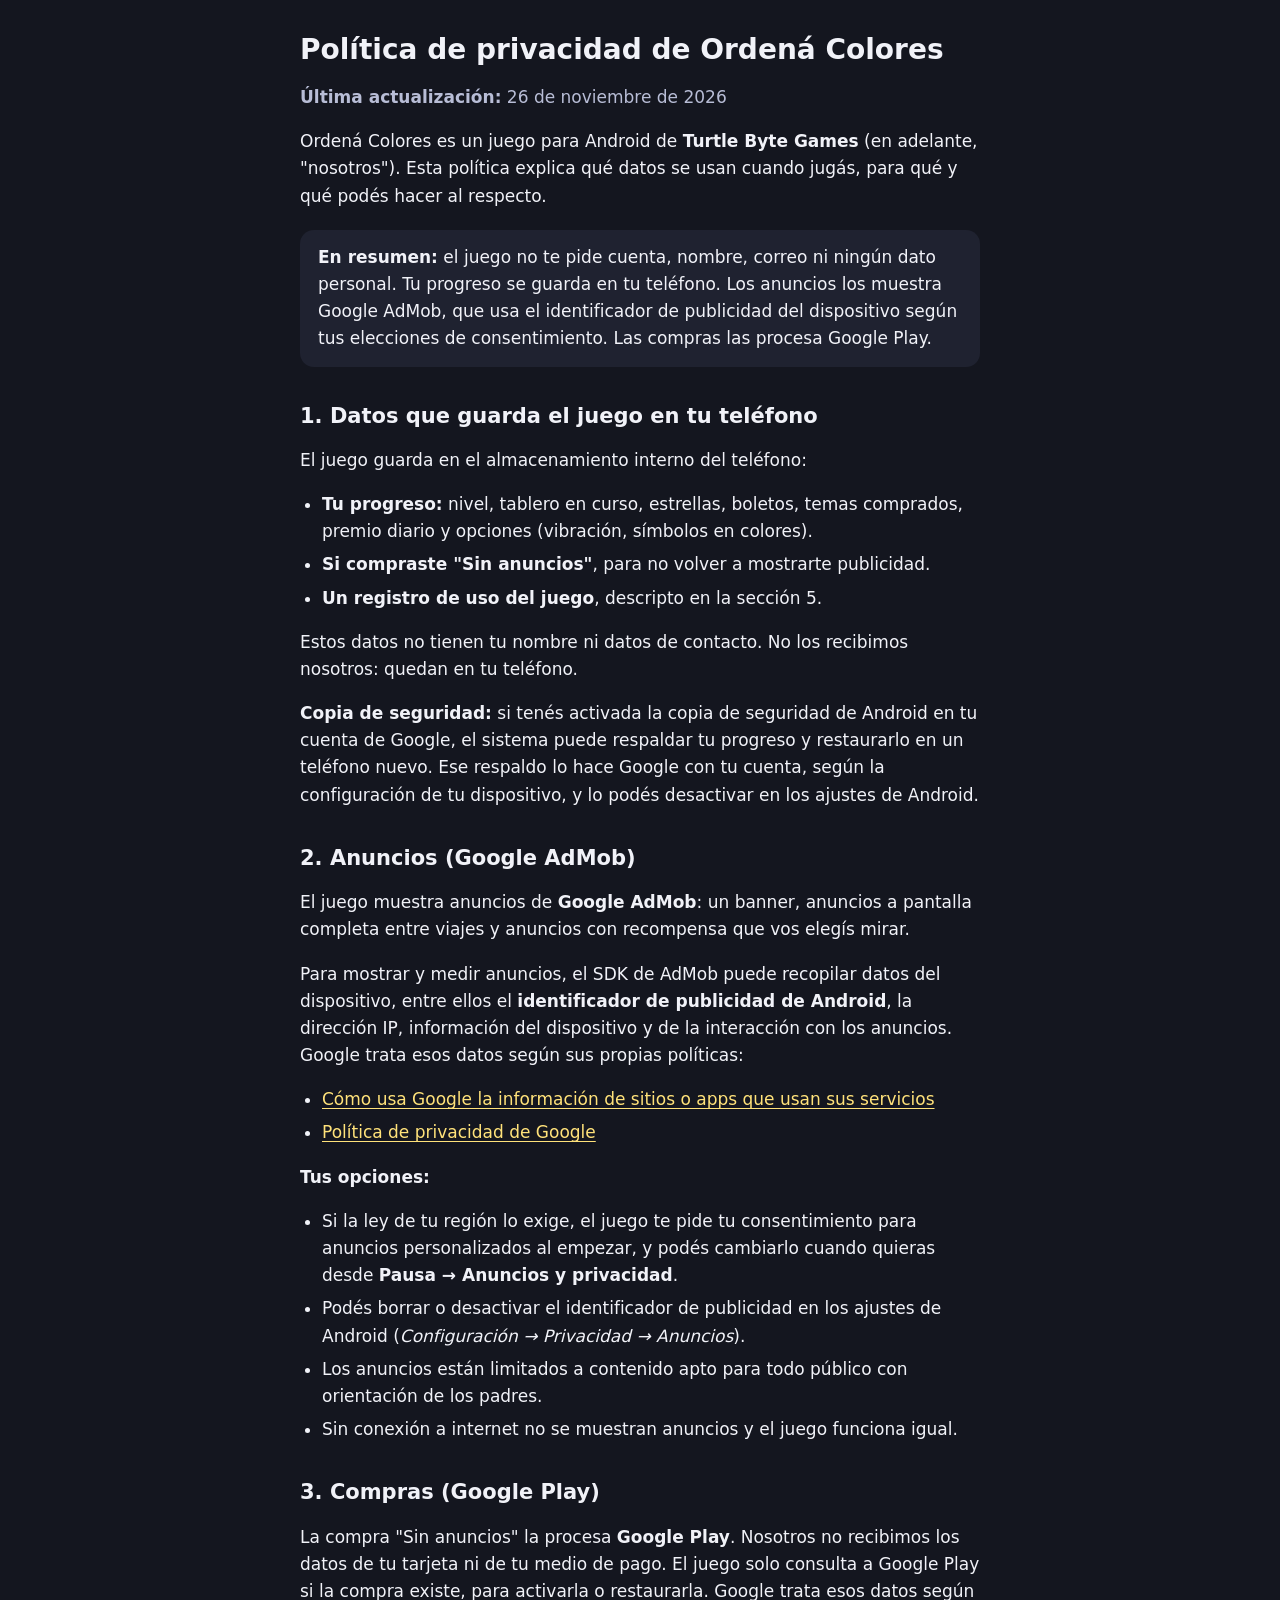
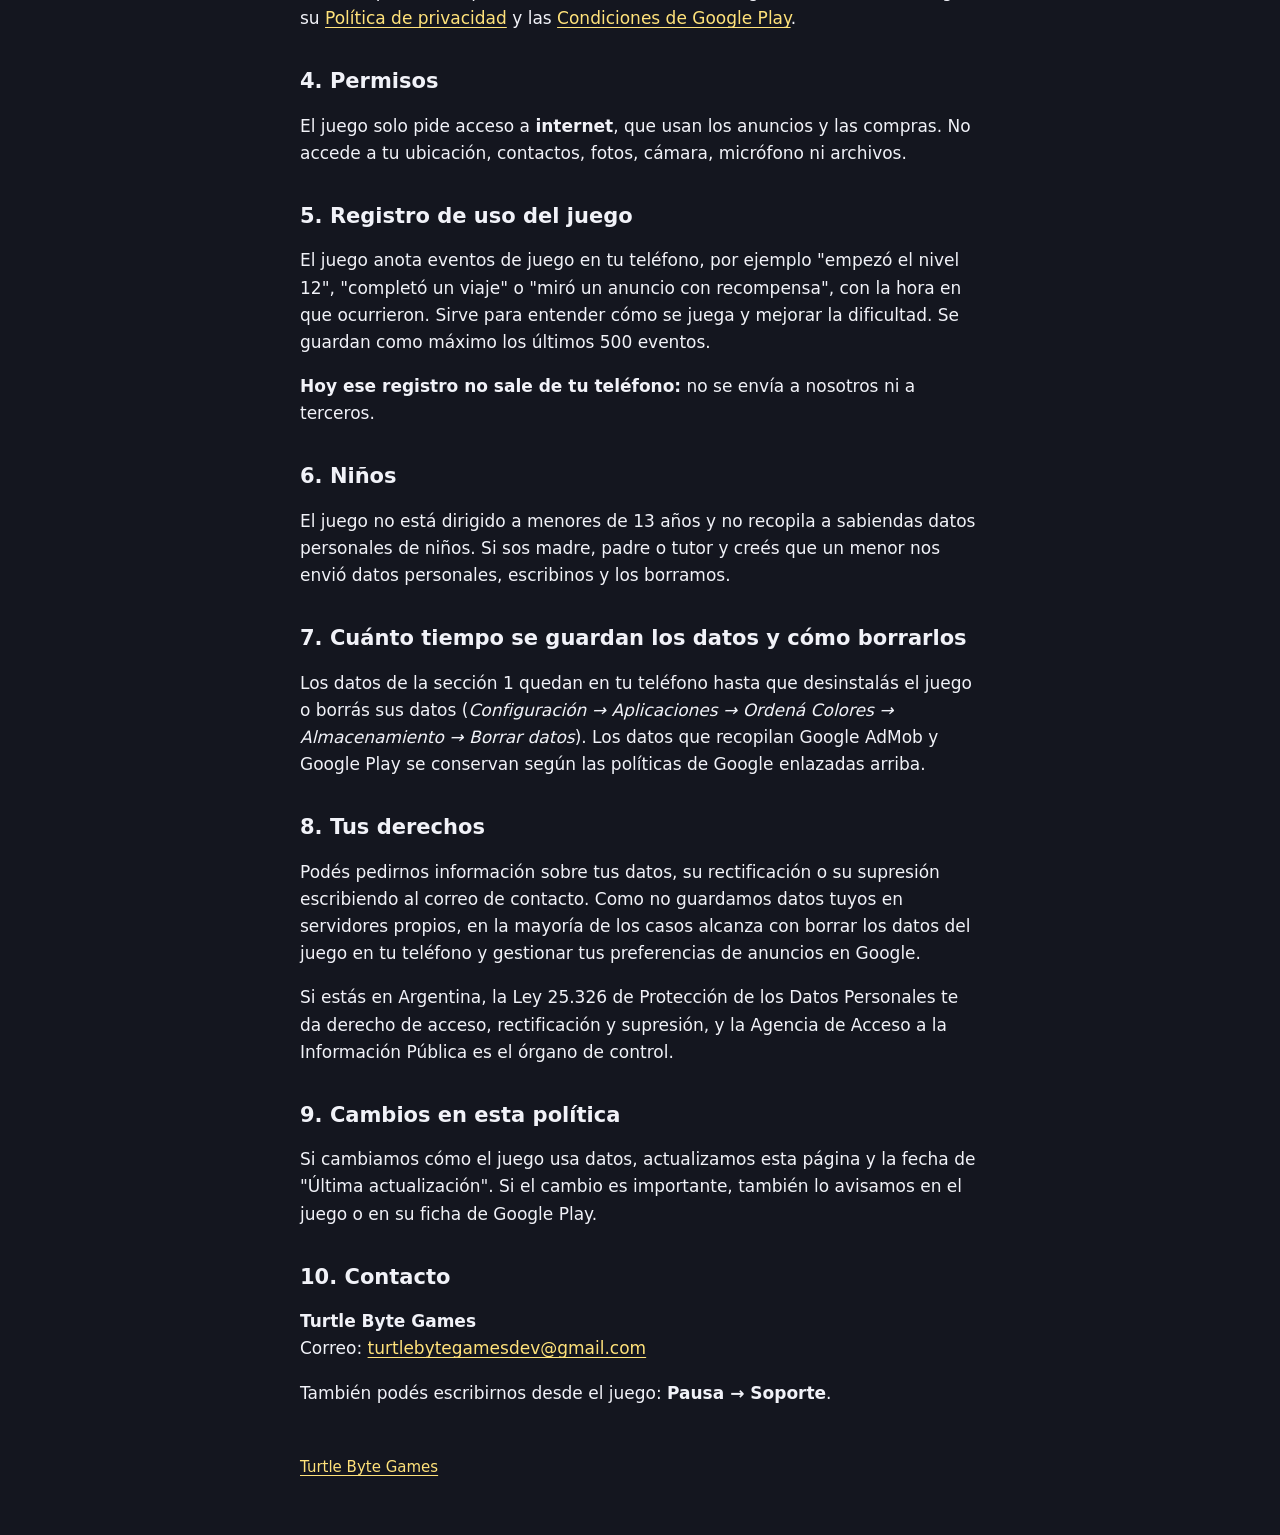
==== ordena-colores/privacidad/index.html @ b9c43a2e "feat: sitio del estudio y política de privacidad de Ordená Colores" ====
<!doctype html>
<html lang="es">
<head>
  <meta charset="utf-8">
  <meta name="viewport" content="width=device-width, initial-scale=1">
  <title>Política de privacidad de Ordená Colores · Turtle Byte Games</title>
  <meta name="description" content="Qué datos usa Ordená Colores, para qué y qué podés hacer al respecto.">
  <link rel="stylesheet" href="../../estilo.css">
</head>
<body>
  <main>
    <h1>Política de privacidad de Ordená Colores</h1>
    <p class="muted"><strong>Última actualización:</strong> 26 de noviembre de 2026</p>

    <p>Ordená Colores es un juego para Android de <strong>Turtle Byte Games</strong> (en adelante, "nosotros"). Esta política explica qué datos se usan cuando jugás, para qué y qué podés hacer al respecto.</p>

    <p class="resumen"><strong>En resumen:</strong> el juego no te pide cuenta, nombre, correo ni ningún dato personal. Tu progreso se guarda en tu teléfono. Los anuncios los muestra Google AdMob, que usa el identificador de publicidad del dispositivo según tus elecciones de consentimiento. Las compras las procesa Google Play.</p>

    <h2>1. Datos que guarda el juego en tu teléfono</h2>
    <p>El juego guarda en el almacenamiento interno del teléfono:</p>
    <ul>
      <li><strong>Tu progreso:</strong> nivel, tablero en curso, estrellas, boletos, temas comprados, premio diario y opciones (vibración, símbolos en colores).</li>
      <li><strong>Si compraste "Sin anuncios"</strong>, para no volver a mostrarte publicidad.</li>
      <li><strong>Un registro de uso del juego</strong>, descripto en la sección 5.</li>
    </ul>
    <p>Estos datos no tienen tu nombre ni datos de contacto. No los recibimos nosotros: quedan en tu teléfono.</p>
    <p><strong>Copia de seguridad:</strong> si tenés activada la copia de seguridad de Android en tu cuenta de Google, el sistema puede respaldar tu progreso y restaurarlo en un teléfono nuevo. Ese respaldo lo hace Google con tu cuenta, según la configuración de tu dispositivo, y lo podés desactivar en los ajustes de Android.</p>

    <h2>2. Anuncios (Google AdMob)</h2>
    <p>El juego muestra anuncios de <strong>Google AdMob</strong>: un banner, anuncios a pantalla completa entre viajes y anuncios con recompensa que vos elegís mirar.</p>
    <p>Para mostrar y medir anuncios, el SDK de AdMob puede recopilar datos del dispositivo, entre ellos el <strong>identificador de publicidad de Android</strong>, la dirección IP, información del dispositivo y de la interacción con los anuncios. Google trata esos datos según sus propias políticas:</p>
    <ul>
      <li><a href="https://policies.google.com/technologies/partner-sites">Cómo usa Google la información de sitios o apps que usan sus servicios</a></li>
      <li><a href="https://policies.google.com/privacy">Política de privacidad de Google</a></li>
    </ul>
    <p><strong>Tus opciones:</strong></p>
    <ul>
      <li>Si la ley de tu región lo exige, el juego te pide tu consentimiento para anuncios personalizados al empezar, y podés cambiarlo cuando quieras desde <strong>Pausa → Anuncios y privacidad</strong>.</li>
      <li>Podés borrar o desactivar el identificador de publicidad en los ajustes de Android (<em>Configuración → Privacidad → Anuncios</em>).</li>
      <li>Los anuncios están limitados a contenido apto para todo público con orientación de los padres.</li>
      <li>Sin conexión a internet no se muestran anuncios y el juego funciona igual.</li>
    </ul>

    <h2>3. Compras (Google Play)</h2>
    <p>La compra "Sin anuncios" la procesa <strong>Google Play</strong>. Nosotros no recibimos los datos de tu tarjeta ni de tu medio de pago. El juego solo consulta a Google Play si la compra existe, para activarla o restaurarla. Google trata esos datos según su <a href="https://policies.google.com/privacy">Política de privacidad</a> y las <a href="https://play.google.com/about/play-terms/">Condiciones de Google Play</a>.</p>

    <h2>4. Permisos</h2>
    <p>El juego solo pide acceso a <strong>internet</strong>, que usan los anuncios y las compras. No accede a tu ubicación, contactos, fotos, cámara, micrófono ni archivos.</p>

    <h2>5. Registro de uso del juego</h2>
    <p>El juego anota eventos de juego en tu teléfono, por ejemplo "empezó el nivel 12", "completó un viaje" o "miró un anuncio con recompensa", con la hora en que ocurrieron. Sirve para entender cómo se juega y mejorar la dificultad. Se guardan como máximo los últimos 500 eventos.</p>
    <p><strong>Hoy ese registro no sale de tu teléfono:</strong> no se envía a nosotros ni a terceros.</p>

    <h2>6. Niños</h2>
    <p>El juego no está dirigido a menores de 13 años y no recopila a sabiendas datos personales de niños. Si sos madre, padre o tutor y creés que un menor nos envió datos personales, escribinos y los borramos.</p>

    <h2>7. Cuánto tiempo se guardan los datos y cómo borrarlos</h2>
    <p>Los datos de la sección 1 quedan en tu teléfono hasta que desinstalás el juego o borrás sus datos (<em>Configuración → Aplicaciones → Ordená Colores → Almacenamiento → Borrar datos</em>). Los datos que recopilan Google AdMob y Google Play se conservan según las políticas de Google enlazadas arriba.</p>

    <h2>8. Tus derechos</h2>
    <p>Podés pedirnos información sobre tus datos, su rectificación o su supresión escribiendo al correo de contacto. Como no guardamos datos tuyos en servidores propios, en la mayoría de los casos alcanza con borrar los datos del juego en tu teléfono y gestionar tus preferencias de anuncios en Google.</p>
    <p>Si estás en Argentina, la Ley 25.326 de Protección de los Datos Personales te da derecho de acceso, rectificación y supresión, y la Agencia de Acceso a la Información Pública es el órgano de control.</p>

    <h2>9. Cambios en esta política</h2>
    <p>Si cambiamos cómo el juego usa datos, actualizamos esta página y la fecha de "Última actualización". Si el cambio es importante, también lo avisamos en el juego o en su ficha de Google Play.</p>

    <h2>10. Contacto</h2>
    <p><strong>Turtle Byte Games</strong><br>
    Correo: <a href="mailto:turtlebytegamesdev@gmail.com">turtlebytegamesdev@gmail.com</a></p>
    <p>También podés escribirnos desde el juego: <strong>Pausa → Soporte</strong>.</p>

    <footer><a href="../../">Turtle Byte Games</a></footer>
  </main>
</body>
</html>
---- estilo.css ----
:root {
  --bg: #14161f;
  --panel: #1f2230;
  --text: #f1f2f8;
  --muted: #b8bdd6;
  --accent: #ffe27a;
  color-scheme: dark;
}

* { box-sizing: border-box; }

html { -webkit-text-size-adjust: 100%; }

body {
  margin: 0;
  background: var(--bg);
  color: var(--text);
  font: 17px/1.6 Roboto, system-ui, -apple-system, 'Segoe UI', sans-serif;
}

main { max-width: 720px; margin: 0 auto; padding: 32px 20px 56px; }

h1 { font-size: 28px; line-height: 1.25; margin: 0 0 8px; }
h2 { font-size: 21px; line-height: 1.3; margin: 36px 0 8px; }

p, li { color: var(--text); }
.muted { color: var(--muted); }

a { color: var(--accent); text-underline-offset: 3px; }
a:focus-visible { outline: 2px solid var(--accent); outline-offset: 2px; border-radius: 2px; }

ul { padding-left: 22px; }
li + li { margin-top: 6px; }

.resumen { background: var(--panel); border-radius: 14px; padding: 14px 18px; margin: 20px 0; }

.juegos { list-style: none; padding: 0; }
.juegos li { background: var(--panel); border-radius: 14px; padding: 14px 18px; }

footer { margin-top: 48px; font-size: 15px; color: var(--muted); }
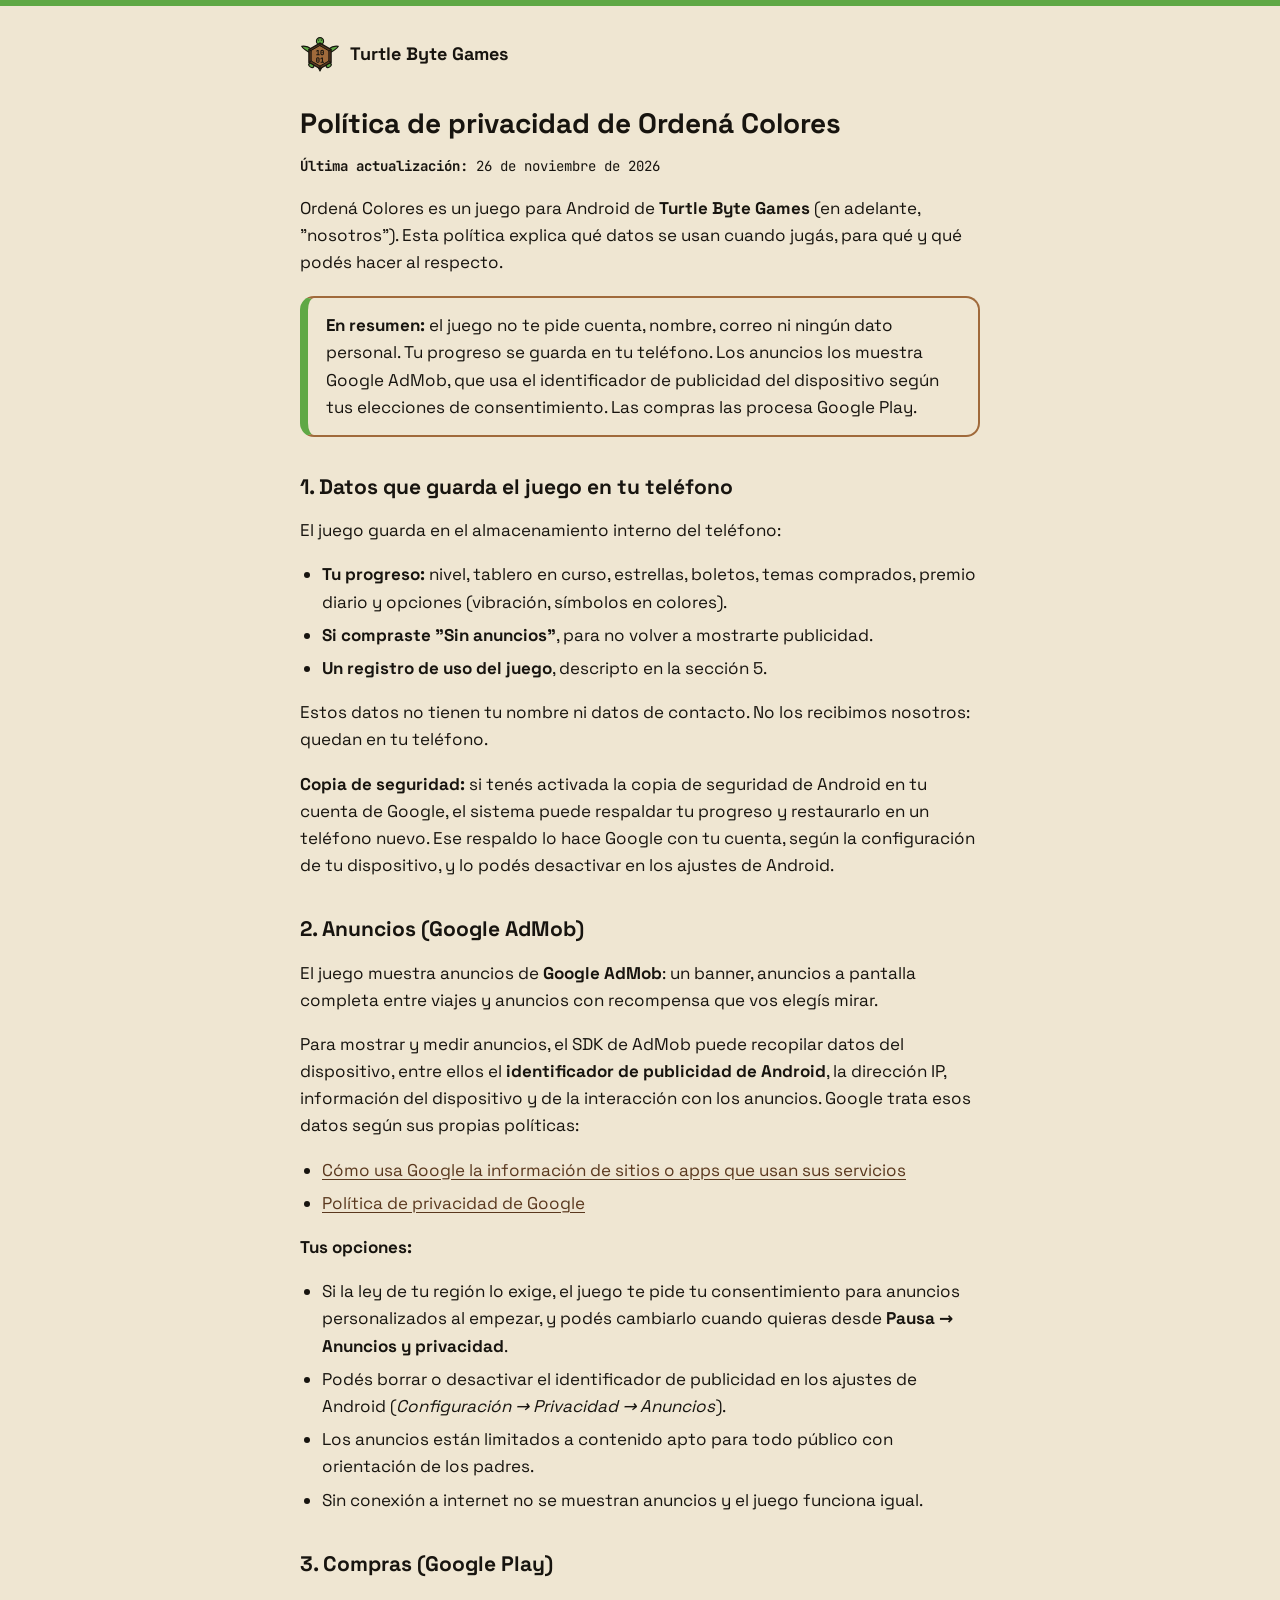
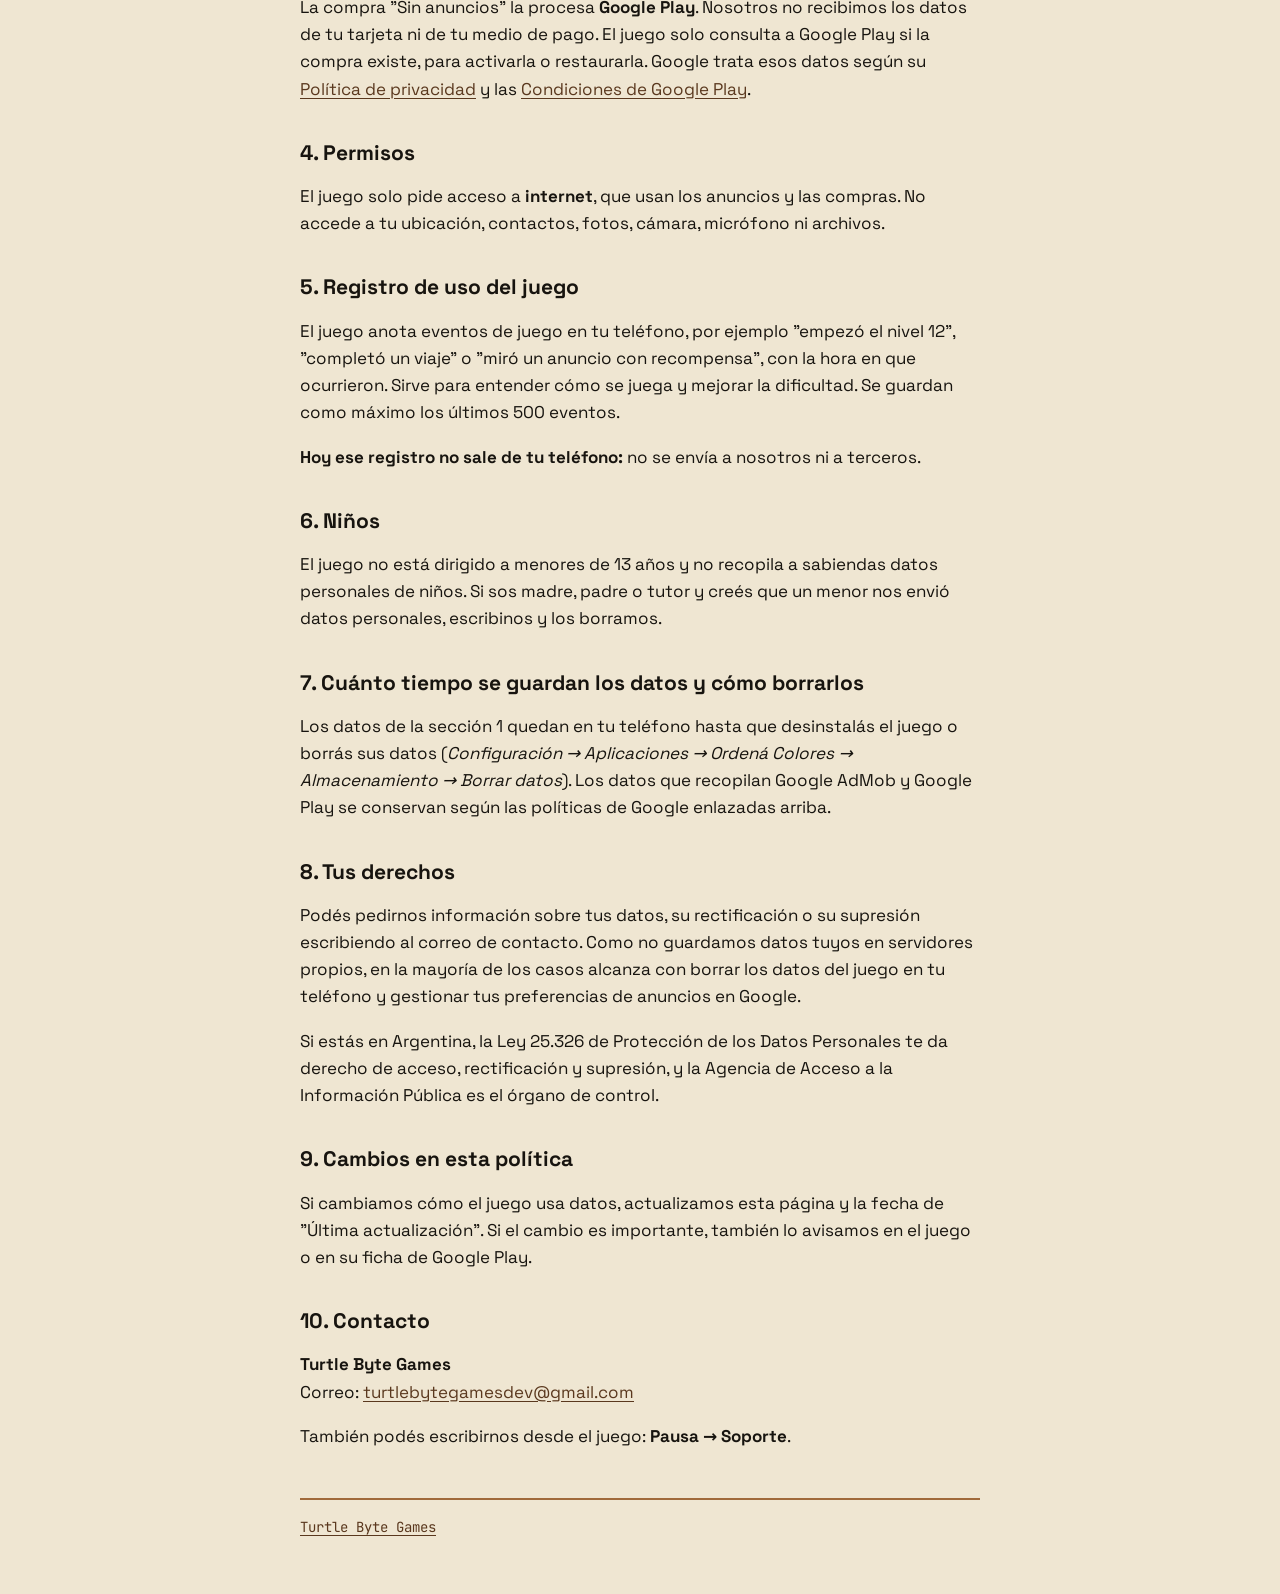
==== commit 423c2f2c: "feat(marca): sitio con la marca del estudio Solo claro (Arena), tipografías alojadas en el sitio, lo" ====
--- a/ordena-colores/privacidad/index.html
+++ b/ordena-colores/privacidad/index.html
@@ -5,10 +5,14 @@
   <meta name="viewport" content="width=device-width, initial-scale=1">
   <title>Política de privacidad de Ordená Colores · Turtle Byte Games</title>
   <meta name="description" content="Qué datos usa Ordená Colores, para qué y qué podés hacer al respecto.">
+  <meta name="theme-color" content="#EFE6D2">
+  <link rel="icon" href="../../favicon.ico" sizes="16x16 32x32 48x48">
+  <link rel="icon" href="../../marca/icono-simple.svg" type="image/svg+xml">
   <link rel="stylesheet" href="../../estilo.css">
 </head>
 <body>
   <main>
+    <p class="marca-chica"><a href="../../"><img src="../../marca/icono-simple.svg" alt="" width="40" height="40">Turtle Byte Games</a></p>
     <h1>Política de privacidad de Ordená Colores</h1>
     <p class="muted"><strong>Última actualización:</strong> 26 de noviembre de 2026</p>
 
--- a/estilo.css
+++ b/estilo.css
@@ -1,10 +1,42 @@
+/*
+ * Marca Turtle Byte Games (copia de marca/marca.css del repo del estudio).
+ * Solo 5 colores; el sitio es solo claro (fondo Arena). Tipografías alojadas acá, con su licencia OFL en tipografias/.
+ */
+
+@font-face {
+  font-family: 'Space Grotesk';
+  font-style: normal;
+  font-display: swap;
+  font-weight: 300 700;
+  src: url('tipografias/space-grotesk-latin-wght-normal.woff2') format('woff2-variations');
+}
+
+@font-face {
+  font-family: 'JetBrains Mono';
+  font-style: normal;
+  font-display: swap;
+  font-weight: 100 800;
+  src: url('tipografias/jetbrains-mono-latin-wght-normal.woff2') format('woff2-variations');
+}
+
 :root {
-  --bg: #14161f;
-  --panel: #1f2230;
-  --text: #f1f2f8;
-  --muted: #b8bdd6;
-  --accent: #ffe27a;
-  color-scheme: dark;
+  --tbg-verde: #5FA845;
+  --tbg-marron: #A06A3B;
+  --tbg-marron-oscuro: #5A381E;
+  --tbg-negro: #17140F;
+  --tbg-arena: #EFE6D2;
+
+  --tbg-fondo: var(--tbg-arena);
+  --tbg-texto: var(--tbg-negro);          /* 14,8:1 */
+  --tbg-primario: var(--tbg-verde);       /* solo decoración sobre arena (2,4:1) */
+  --tbg-acento: var(--tbg-marron);        /* bordes (3,7:1) */
+  --tbg-enlace: var(--tbg-marron-oscuro); /* 8,4:1 */
+  --tbg-borde: var(--tbg-marron);
+
+  --tbg-fuente-titulos: 'Space Grotesk', system-ui, -apple-system, 'Segoe UI', Roboto, sans-serif;
+  --tbg-fuente-detalles: 'JetBrains Mono', ui-monospace, 'Cascadia Mono', Consolas, monospace;
+
+  color-scheme: light;
 }
 
 * { box-sizing: border-box; }
@@ -13,28 +45,52 @@
 
 body {
   margin: 0;
-  background: var(--bg);
-  color: var(--text);
-  font: 17px/1.6 Roboto, system-ui, -apple-system, 'Segoe UI', sans-serif;
+  background: var(--tbg-fondo);
+  color: var(--tbg-texto);
+  font: 17px/1.6 var(--tbg-fuente-titulos);
+  border-top: 6px solid var(--tbg-primario);
 }
 
-main { max-width: 720px; margin: 0 auto; padding: 32px 20px 56px; }
+main { max-width: 720px; margin: 0 auto; padding: 28px 20px 56px; }
 
+/* Encabezado del inicio: logo horizontal, 72 px de alto (mínimo 64, MARCA.md) */
+.marca { margin: 0 0 20px; line-height: 0; }
+.marca .logo { display: block; height: 72px; width: auto; max-width: 100%; }
+
+/* Encabezado de las demás páginas: ícono simple de 40 px más el nombre */
+.marca-chica { margin: 0 0 24px; }
+.marca-chica a { display: inline-flex; align-items: center; gap: 10px; color: var(--tbg-texto); text-decoration: none; font-weight: 700; font-size: 18px; }
+.marca-chica a:hover { text-decoration: underline; }
+.marca-chica img { width: 40px; height: 40px; display: block; }
+
+h1, h2 { font-weight: 700; }
 h1 { font-size: 28px; line-height: 1.25; margin: 0 0 8px; }
 h2 { font-size: 21px; line-height: 1.3; margin: 36px 0 8px; }
 
-p, li { color: var(--text); }
-.muted { color: var(--muted); }
+.muted { font-family: var(--tbg-fuente-detalles); font-size: 14px; }
 
-a { color: var(--accent); text-underline-offset: 3px; }
-a:focus-visible { outline: 2px solid var(--accent); outline-offset: 2px; border-radius: 2px; }
+a { color: var(--tbg-enlace); text-underline-offset: 3px; }
+a:focus-visible { outline: 2px solid var(--tbg-marron-oscuro); outline-offset: 2px; border-radius: 2px; }
 
 ul { padding-left: 22px; }
 li + li { margin-top: 6px; }
 
-.resumen { background: var(--panel); border-radius: 14px; padding: 14px 18px; margin: 20px 0; }
+.resumen {
+  border: 2px solid var(--tbg-borde);
+  border-left: 8px solid var(--tbg-primario);
+  border-radius: 14px;
+  padding: 14px 18px;
+  margin: 20px 0;
+}
 
 .juegos { list-style: none; padding: 0; }
-.juegos li { background: var(--panel); border-radius: 14px; padding: 14px 18px; }
+.juegos li { border: 2px solid var(--tbg-borde); border-radius: 14px; padding: 14px 18px; }
+.juegos strong { font-size: 19px; }
 
-footer { margin-top: 48px; font-size: 15px; color: var(--muted); }
+footer {
+  margin-top: 48px;
+  padding-top: 16px;
+  border-top: 2px solid var(--tbg-borde);
+  font-family: var(--tbg-fuente-detalles);
+  font-size: 14px;
+}
